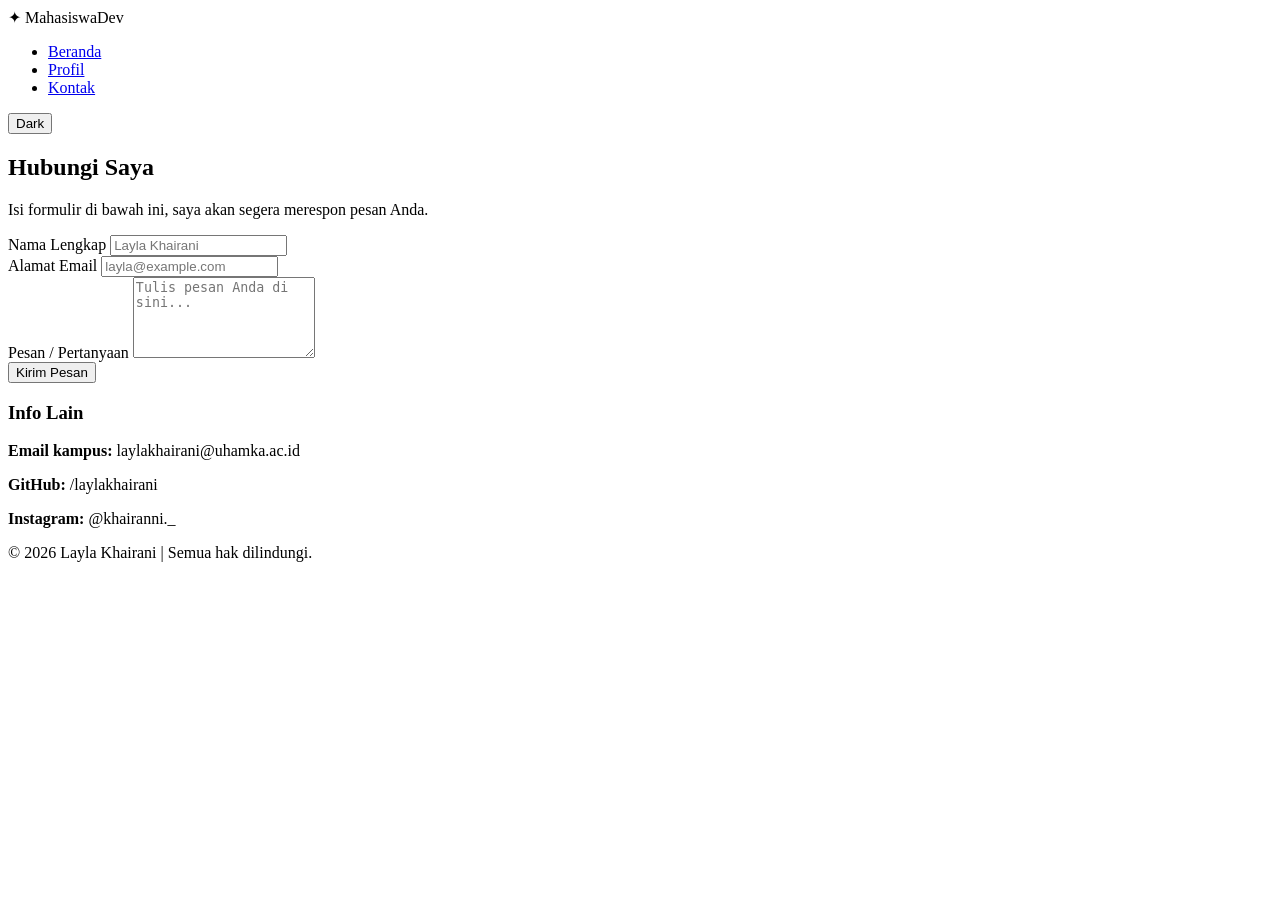
==== kontak.html @ 681b88d6 "Add files via upload" ====
<!doctype html>
<html lang="id">
  <head>
    <meta charset="UTF-8" />
    <meta name="viewport" content="width=device-width, initial-scale=1.0" />
    <title>Kontak | Portfolio Mahasiswa</title>
    <link rel="stylesheet" href="style.css" />
    <link
      href="https://fonts.googleapis.com/css2?family=Inter:opsz,wght@14..32,300;14..32,400;14..32,600;14..32,700&display=swap"
      rel="stylesheet"
    />
    <script src="script.js" defer></script>
  </head>
  <body>
    <header>
      <div class="container header-container">
        <div class="logo"><span class="logo-icon">✦</span> MahasiswaDev</div>
        <nav>
          <ul class="nav-links">
            <li><a href="index.html" class="nav-link">Beranda</a></li>
            <li><a href="profil.html" class="nav-link">Profil</a></li>
            <li><a href="kontak.html" class="nav-link active">Kontak</a></li>
          </ul>
          <button id="darkModeToggle" class="dark-toggle">Dark</button>
        </nav>
      </div>
    </header>

    <main>
      <div class="container contact-wrapper">
        <div class="glass-card contact-card">
          <h2>Hubungi Saya</h2>
          <p>
            Isi formulir di bawah ini, saya akan segera merespon pesan Anda.
          </p>
          <form id="contactForm" class="contact-form">
            <div class="form-group">
              <label for="name"
                >Nama Lengkap <span class="required"></span
              ></label>
              <input
                type="text"
                id="name"
                name="name"
                placeholder="Layla Khairani"
                autocomplete="off"
              />
              <div class="error-msg" id="nameError"></div>
            </div>
            <div class="form-group">
              <label for="email"
                >Alamat Email <span class="required"></span
              ></label>
              <input
                type="email"
                id="email"
                name="email"
                placeholder="layla@example.com"
              />
              <div class="error-msg" id="emailError"></div>
            </div>
            <div class="form-group">
              <label for="message">Pesan / Pertanyaan</label>
              <textarea
                id="message"
                name="message"
                rows="5"
                placeholder="Tulis pesan Anda di sini..."
              ></textarea>
            </div>
            <button type="submit" class="btn-primary submit-btn">
              Kirim Pesan
            </button>
          </form>
          <div id="formStatus" class="form-status"></div>
        </div>
        <div class="contact-info modern-card">
          <h3>Info Lain</h3>
          <p><strong>Email kampus:</strong> laylakhairani@uhamka.ac.id</p>
          <p><strong>GitHub:</strong> /laylakhairani</p>
          <p><strong>Instagram:</strong> @khairanni._</p>
        </div>
      </div>
    </main>

    <footer>
      <div class="container">
        <p>© 2026 Layla Khairani | Semua hak dilindungi.</p>
      </div>
    </footer>
  </body>
</html>
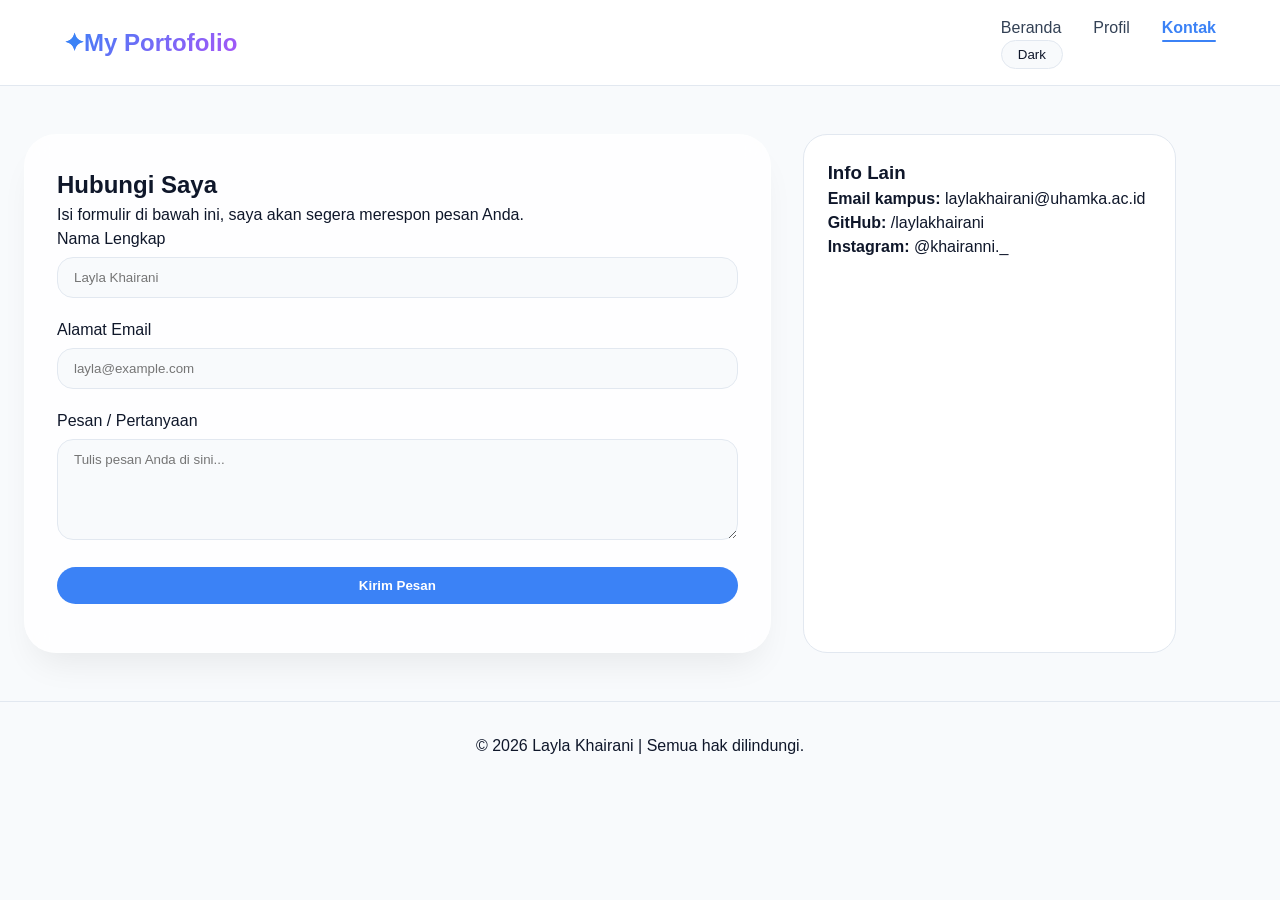
==== commit 4b69250b: "Update kontak.html" ====
--- a/kontak.html
+++ b/kontak.html
@@ -14,7 +14,7 @@
   <body>
     <header>
       <div class="container header-container">
-        <div class="logo"><span class="logo-icon">✦</span> MahasiswaDev</div>
+        <div class="logo"><span class="logo-icon">✦</span>My Portofolio</div>
         <nav>
           <ul class="nav-links">
             <li><a href="index.html" class="nav-link">Beranda</a></li>
--- a/style.css
+++ b/style.css
@@ -0,0 +1,352 @@
+/* Reset & Base */
+* {
+  margin: 0;
+  padding: 0;
+  box-sizing: border-box;
+  transition:
+    background-color 0.3s ease,
+    color 0.2s ease,
+    border-color 0.2s;
+}
+
+:root {
+  --bg-primary: #f8fafc;
+  --bg-secondary: #ffffff;
+  --text-primary: #0f172a;
+  --text-secondary: #334155;
+  --accent: #3b82f6;
+  --accent-glow: rgba(59, 130, 246, 0.3);
+  --card-bg: rgba(255, 255, 255, 0.8);
+  --border-light: #e2e8f0;
+  --shadow: 0 20px 35px -12px rgba(0, 0, 0, 0.08);
+}
+
+body.dark {
+  --bg-primary: #0f172a;
+  --bg-secondary: #1e293b;
+  --text-primary: #f1f5f9;
+  --text-secondary: #cbd5e1;
+  --card-bg: rgba(30, 41, 59, 0.85);
+  --border-light: #334155;
+  --shadow: 0 20px 35px -12px rgba(0, 0, 0, 0.3);
+}
+
+body {
+  font-family: "Inter", sans-serif;
+  background: var(--bg-primary);
+  color: var(--text-primary);
+  line-height: 1.5;
+}
+
+.container {
+  max-width: 1200px;
+  margin: 0 auto;
+  padding: 0 24px;
+}
+
+/* Header & Navbar */
+header {
+  background: var(--bg-secondary);
+  backdrop-filter: blur(10px);
+  border-bottom: 1px solid var(--border-light);
+  position: sticky;
+  top: 0;
+  z-index: 100;
+}
+
+.header-container {
+  display: flex;
+  justify-content: space-between;
+  align-items: center;
+  padding: 1rem 24px;
+  flex-wrap: wrap;
+}
+
+.logo {
+  font-weight: 700;
+  font-size: 1.5rem;
+  background: linear-gradient(135deg, var(--accent), #a855f7);
+  background-clip: text;
+  -webkit-background-clip: text;
+  color: transparent;
+}
+
+.logo-icon {
+  background: none;
+  color: var(--accent);
+}
+
+.nav-links {
+  display: flex;
+  gap: 2rem;
+  list-style: none;
+}
+
+.nav-link {
+  text-decoration: none;
+  font-weight: 500;
+  color: var(--text-secondary);
+  transition: 0.2s;
+  position: relative;
+}
+
+.nav-link:hover {
+  color: var(--accent);
+}
+
+.nav-link.active {
+  color: var(--accent);
+  font-weight: 600;
+}
+
+.nav-link.active::after {
+  content: "";
+  position: absolute;
+  bottom: -6px;
+  left: 0;
+  width: 100%;
+  height: 2px;
+  background: var(--accent);
+  border-radius: 4px;
+}
+
+.dark-toggle {
+  background: var(--bg-primary);
+  border: 1px solid var(--border-light);
+  border-radius: 40px;
+  padding: 6px 16px;
+  cursor: pointer;
+  font-weight: 500;
+  color: var(--text-primary);
+  transition: 0.2s;
+}
+
+.dark-toggle:hover {
+  background: var(--accent);
+  color: white;
+  transform: scale(0.96);
+}
+
+/* Glass Card & Modern */
+.glass-card {
+  background: var(--card-bg);
+  backdrop-filter: blur(12px);
+  border-radius: 2rem;
+  border: 1px solid rgba(255, 255, 255, 0.2);
+  box-shadow: var(--shadow);
+  padding: 2rem;
+}
+
+.modern-card {
+  background: var(--bg-secondary);
+  border-radius: 1.5rem;
+  padding: 1.5rem;
+  transition: all 0.3s ease;
+  border: 1px solid var(--border-light);
+}
+
+.modern-card:hover {
+  transform: translateY(-6px);
+  box-shadow: 0 20px 30px -12px rgba(0, 0, 0, 0.15);
+}
+
+.btn-primary {
+  background: var(--accent);
+  color: white;
+  padding: 0.7rem 1.5rem;
+  border-radius: 2rem;
+  text-decoration: none;
+  font-weight: 600;
+  display: inline-block;
+  transition: 0.2s;
+  border: none;
+  cursor: pointer;
+}
+
+.btn-primary:hover {
+  background: #2563eb;
+  transform: scale(1.02);
+  box-shadow: 0 8px 20px var(--accent-glow);
+}
+
+.btn-outline {
+  border: 1.5px solid var(--accent);
+  background: transparent;
+  color: var(--accent);
+  padding: 0.7rem 1.5rem;
+  border-radius: 2rem;
+  text-decoration: none;
+  font-weight: 600;
+  transition: 0.2s;
+}
+
+.btn-outline:hover {
+  background: var(--accent);
+  color: white;
+}
+
+/* Hero Index */
+.hero {
+  margin: 2rem 0 3rem;
+}
+
+.hero-content {
+  display: flex;
+  gap: 2rem;
+  flex-wrap: wrap;
+  align-items: center;
+}
+
+.profile-photo {
+  width: 180px;
+  height: 180px;
+  border-radius: 50%;
+  object-fit: cover;
+  border: 4px solid var(--accent);
+  box-shadow: 0 20px 30px -10px rgba(0, 0, 0, 0.2);
+}
+
+.gradient-text {
+  background: linear-gradient(135deg, var(--accent), #c084fc);
+  background-clip: text;
+  -webkit-background-clip: text;
+  color: transparent;
+}
+
+.badge {
+  background: rgba(59, 130, 246, 0.15);
+  padding: 4px 12px;
+  border-radius: 40px;
+  font-size: 0.8rem;
+  font-weight: 600;
+}
+
+.highlights {
+  display: flex;
+  gap: 1.5rem;
+  flex-wrap: wrap;
+  margin: 3rem 0;
+}
+
+/* Profil Page */
+.profile-grid {
+  display: grid;
+  grid-template-columns: 1fr 1.2fr;
+  gap: 2rem;
+  margin: 2rem 0;
+}
+
+.identity-list li {
+  display: flex;
+  justify-content: space-between;
+  padding: 0.8rem 0;
+  border-bottom: 1px solid var(--border-light);
+}
+
+.extra-description.hidden {
+  display: none;
+}
+
+.extra-description.show {
+  display: block;
+  margin-top: 1rem;
+}
+
+.btn-readmore {
+  background: none;
+  border: none;
+  color: var(--accent);
+  font-weight: 600;
+  cursor: pointer;
+  margin-top: 1rem;
+  font-size: 0.9rem;
+}
+
+.skill-bar {
+  background: var(--border-light);
+  border-radius: 12px;
+  height: 8px;
+  margin-top: 6px;
+  overflow: hidden;
+}
+
+.skill-level {
+  background: linear-gradient(90deg, var(--accent), #a855f7);
+  height: 100%;
+  border-radius: 12px;
+}
+
+/* Kontak Form */
+.contact-wrapper {
+  display: grid;
+  grid-template-columns: 2fr 1fr;
+  gap: 2rem;
+  margin: 3rem 0;
+}
+
+.form-group {
+  margin-bottom: 1.25rem;
+}
+
+label {
+  font-weight: 500;
+  display: block;
+  margin-bottom: 6px;
+}
+
+input,
+textarea {
+  width: 100%;
+  padding: 12px 16px;
+  background: var(--bg-primary);
+  border: 1px solid var(--border-light);
+  border-radius: 1rem;
+  color: var(--text-primary);
+  font-family: inherit;
+}
+
+input:focus,
+textarea:focus {
+  outline: none;
+  border-color: var(--accent);
+  box-shadow: 0 0 0 3px var(--accent-glow);
+}
+
+.error-msg {
+  color: #ef4444;
+  font-size: 0.75rem;
+  margin-top: 4px;
+}
+
+.submit-btn {
+  width: 100%;
+  background: var(--accent);
+}
+
+.form-status {
+  margin-top: 1rem;
+  text-align: center;
+}
+
+footer {
+  text-align: center;
+  padding: 2rem 0;
+  border-top: 1px solid var(--border-light);
+  margin-top: 3rem;
+}
+
+@media (max-width: 768px) {
+  .profile-grid,
+  .contact-wrapper,
+  .hero-content {
+    grid-template-columns: 1fr;
+    flex-direction: column;
+  }
+  .nav-links {
+    gap: 1rem;
+  }
+  .header-container {
+    flex-direction: column;
+    gap: 0.8rem;
+  }
+}
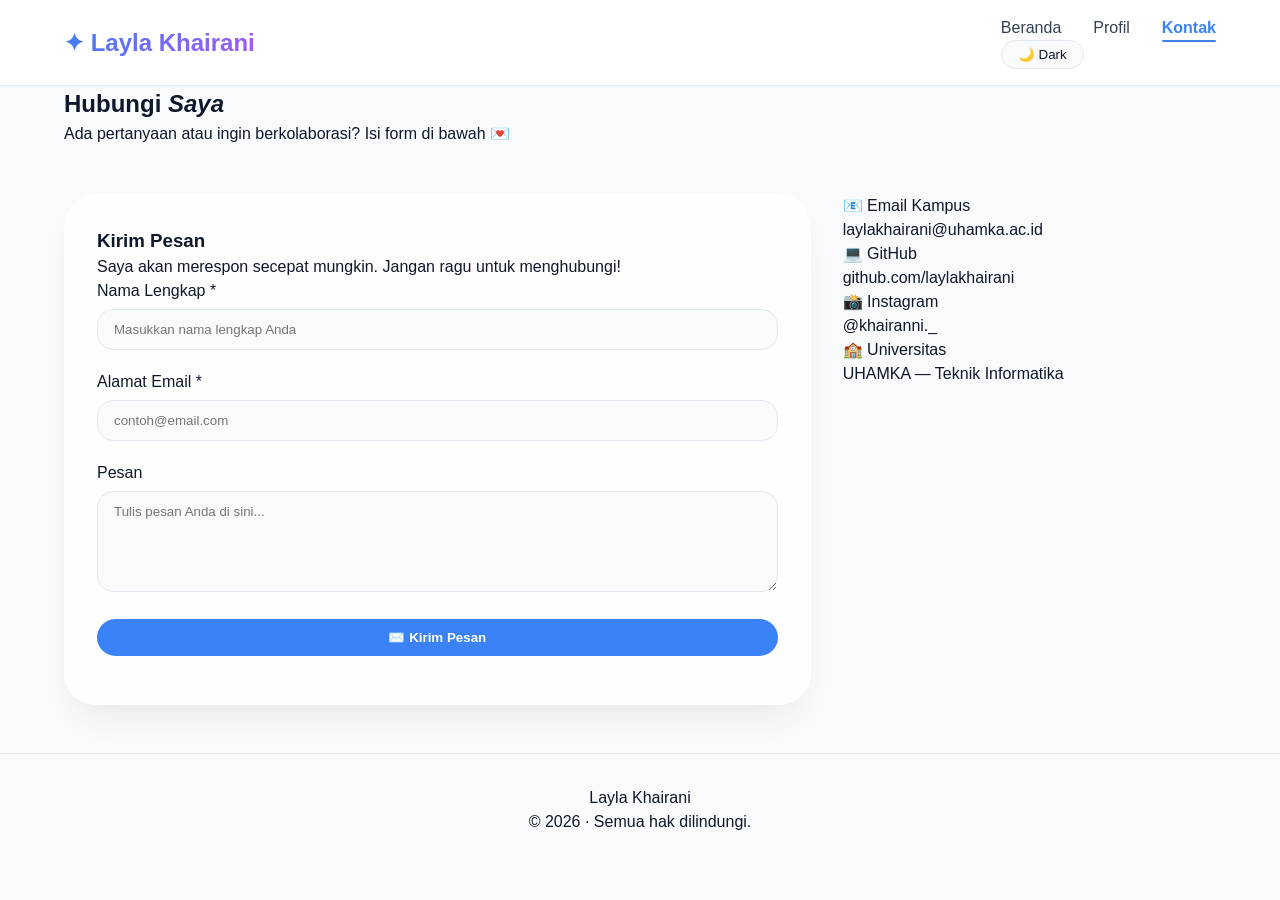
==== commit 632ed1d8: "Update kontak.html" ====
--- a/kontak.html
+++ b/kontak.html
@@ -3,90 +3,123 @@
   <head>
     <meta charset="UTF-8" />
     <meta name="viewport" content="width=device-width, initial-scale=1.0" />
-    <title>Kontak | Portfolio Mahasiswa</title>
+    <title>Kontak | Layla Khairani</title>
     <link rel="stylesheet" href="style.css" />
-    <link
-      href="https://fonts.googleapis.com/css2?family=Inter:opsz,wght@14..32,300;14..32,400;14..32,600;14..32,700&display=swap"
-      rel="stylesheet"
-    />
     <script src="script.js" defer></script>
   </head>
   <body>
+
     <header>
       <div class="container header-container">
-        <div class="logo"><span class="logo-icon">✦</span>My Portofolio</div>
+        <a href="index.html" class="logo">✦ Layla Khairani</a>
         <nav>
           <ul class="nav-links">
             <li><a href="index.html" class="nav-link">Beranda</a></li>
             <li><a href="profil.html" class="nav-link">Profil</a></li>
             <li><a href="kontak.html" class="nav-link active">Kontak</a></li>
           </ul>
-          <button id="darkModeToggle" class="dark-toggle">Dark</button>
+          <button id="darkModeToggle" class="dark-toggle">🌙 Dark</button>
         </nav>
       </div>
     </header>
 
     <main>
-      <div class="container contact-wrapper">
-        <div class="glass-card contact-card">
-          <h2>Hubungi Saya</h2>
-          <p>
-            Isi formulir di bawah ini, saya akan segera merespon pesan Anda.
-          </p>
-          <form id="contactForm" class="contact-form">
-            <div class="form-group">
-              <label for="name"
-                >Nama Lengkap <span class="required"></span
-              ></label>
-              <input
-                type="text"
-                id="name"
-                name="name"
-                placeholder="Layla Khairani"
-                autocomplete="off"
-              />
-              <div class="error-msg" id="nameError"></div>
+      <div class="container">
+
+        <div class="page-header animate animate-d1">
+          <h2 class="page-title">Hubungi <span class="grad-name" style="display:inline; font-style:italic;">Saya</span></h2>
+          <p class="page-subtitle">Ada pertanyaan atau ingin berkolaborasi? Isi form di bawah 💌</p>
+        </div>
+
+        <div class="contact-wrapper">
+
+          <!-- Form -->
+          <div class="glass-card animate animate-d2">
+            <h3 class="contact-title">Kirim Pesan</h3>
+            <p class="contact-desc">Saya akan merespon secepat mungkin. Jangan ragu untuk menghubungi!</p>
+
+            <form id="contactForm">
+
+              <div class="form-group">
+                <label for="name">Nama Lengkap <span class="req">*</span></label>
+                <input
+                  type="text"
+                  id="name"
+                  name="name"
+                  placeholder="Masukkan nama lengkap Anda"
+                  autocomplete="off"
+                />
+                <div class="error-msg" id="nameError"></div>
+              </div>
+
+              <div class="form-group">
+                <label for="email">Alamat Email <span class="req">*</span></label>
+                <input
+                  type="email"
+                  id="email"
+                  name="email"
+                  placeholder="contoh@email.com"
+                />
+                <div class="error-msg" id="emailError"></div>
+              </div>
+
+              <div class="form-group">
+                <label for="message">Pesan</label>
+                <textarea
+                  id="message"
+                  name="message"
+                  rows="5"
+                  placeholder="Tulis pesan Anda di sini..."
+                ></textarea>
+              </div>
+
+              <button type="submit" class="btn-primary submit-btn">
+                ✉️ Kirim Pesan
+              </button>
+
+            </form>
+
+            <div id="formStatus" class="form-status"></div>
+          </div>
+
+          <!-- Info -->
+          <div class="contact-info-card animate animate-d3">
+
+            <div class="info-block">
+              <div class="info-block-label">📧 Email Kampus</div>
+              <div class="info-block-val">laylakhairani@uhamka.ac.id</div>
             </div>
-            <div class="form-group">
-              <label for="email"
-                >Alamat Email <span class="required"></span
-              ></label>
-              <input
-                type="email"
-                id="email"
-                name="email"
-                placeholder="layla@example.com"
-              />
-              <div class="error-msg" id="emailError"></div>
+
+            <div class="info-block">
+              <div class="info-block-label">💻 GitHub</div>
+              <div class="info-block-val">github.com/laylakhairani</div>
             </div>
-            <div class="form-group">
-              <label for="message">Pesan / Pertanyaan</label>
-              <textarea
-                id="message"
-                name="message"
-                rows="5"
-                placeholder="Tulis pesan Anda di sini..."
-              ></textarea>
+
+            <div class="info-block">
+              <div class="info-block-label">📸 Instagram</div>
+              <div class="info-block-val">@khairanni._</div>
             </div>
-            <button type="submit" class="btn-primary submit-btn">
-              Kirim Pesan
-            </button>
-          </form>
-          <div id="formStatus" class="form-status"></div>
+
+            <div class="info-block">
+              <div class="info-block-label">🏫 Universitas</div>
+              <div class="info-block-val">UHAMKA — Teknik Informatika</div>
+            </div>
+
+          </div>
+
         </div>
-        <div class="contact-info modern-card">
-          <h3>Info Lain</h3>
-          <p><strong>Email kampus:</strong> laylakhairani@uhamka.ac.id</p>
-          <p><strong>GitHub:</strong> /laylakhairani</p>
-          <p><strong>Instagram:</strong> @khairanni._</p>
-        </div>
+
       </div>
     </main>
 
     <footer>
       <div class="container">
-        <p>© 2026 Layla Khairani | Semua hak dilindungi.</p>
+        <div class="footer-inner">
+          <span class="footer-name">Layla Khairani</span>
+          <p class="footer-copy">© 2026 · Semua hak dilindungi.</p>
+        </div>
       </div>
     </footer>
+
   </body>
 </html>
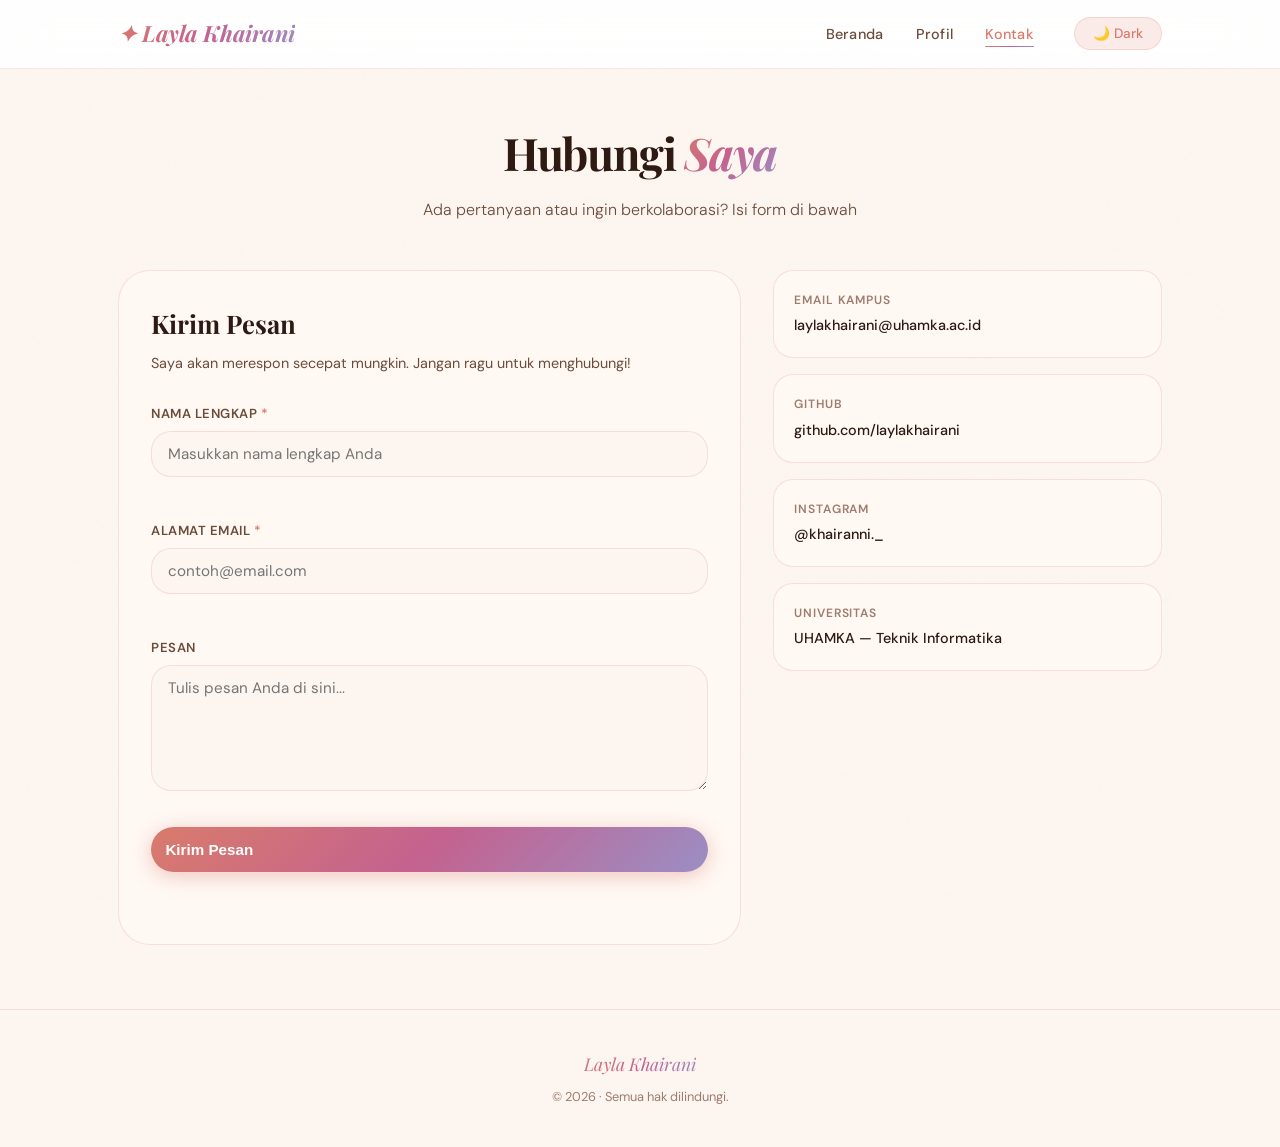
==== commit 2bf29261: "Update kontak.html" ====
--- a/kontak.html
+++ b/kontak.html
@@ -8,7 +8,6 @@
     <script src="script.js" defer></script>
   </head>
   <body>
-
     <header>
       <div class="container header-container">
         <a href="index.html" class="logo">✦ Layla Khairani</a>
@@ -25,23 +24,31 @@
 
     <main>
       <div class="container">
-
         <div class="page-header animate animate-d1">
-          <h2 class="page-title">Hubungi <span class="grad-name" style="display:inline; font-style:italic;">Saya</span></h2>
-          <p class="page-subtitle">Ada pertanyaan atau ingin berkolaborasi? Isi form di bawah 💌</p>
+          <h2 class="page-title">
+            Hubungi
+            <span class="grad-name" style="display: inline; font-style: italic"
+              >Saya</span
+            >
+          </h2>
+          <p class="page-subtitle">
+            Ada pertanyaan atau ingin berkolaborasi? Isi form di bawah
+          </p>
         </div>
 
         <div class="contact-wrapper">
-
           <!-- Form -->
           <div class="glass-card animate animate-d2">
             <h3 class="contact-title">Kirim Pesan</h3>
-            <p class="contact-desc">Saya akan merespon secepat mungkin. Jangan ragu untuk menghubungi!</p>
+            <p class="contact-desc">
+              Saya akan merespon secepat mungkin. Jangan ragu untuk menghubungi!
+            </p>
 
             <form id="contactForm">
-
               <div class="form-group">
-                <label for="name">Nama Lengkap <span class="req">*</span></label>
+                <label for="name"
+                  >Nama Lengkap <span class="req">*</span></label
+                >
                 <input
                   type="text"
                   id="name"
@@ -53,7 +60,9 @@
               </div>
 
               <div class="form-group">
-                <label for="email">Alamat Email <span class="req">*</span></label>
+                <label for="email"
+                  >Alamat Email <span class="req">*</span></label
+                >
                 <input
                   type="email"
                   id="email"
@@ -74,9 +83,8 @@
               </div>
 
               <button type="submit" class="btn-primary submit-btn">
-                ✉️ Kirim Pesan
+                Kirim Pesan
               </button>
-
             </form>
 
             <div id="formStatus" class="form-status"></div>
@@ -84,31 +92,27 @@
 
           <!-- Info -->
           <div class="contact-info-card animate animate-d3">
-
             <div class="info-block">
-              <div class="info-block-label">📧 Email Kampus</div>
+              <div class="info-block-label">Email Kampus</div>
               <div class="info-block-val">laylakhairani@uhamka.ac.id</div>
             </div>
 
             <div class="info-block">
-              <div class="info-block-label">💻 GitHub</div>
+              <div class="info-block-label">GitHub</div>
               <div class="info-block-val">github.com/laylakhairani</div>
             </div>
 
             <div class="info-block">
-              <div class="info-block-label">📸 Instagram</div>
+              <div class="info-block-label">Instagram</div>
               <div class="info-block-val">@khairanni._</div>
             </div>
 
             <div class="info-block">
-              <div class="info-block-label">🏫 Universitas</div>
+              <div class="info-block-label">Universitas</div>
               <div class="info-block-val">UHAMKA — Teknik Informatika</div>
             </div>
-
           </div>
-
         </div>
-
       </div>
     </main>
 
@@ -120,6 +124,5 @@
         </div>
       </div>
     </footer>
-
   </body>
 </html>
--- a/style.css
+++ b/style.css
@@ -1,287 +1,631 @@
-/* Reset & Base */
-* {
-  margin: 0;
-  padding: 0;
+@import url('https://fonts.googleapis.com/css2?family=Playfair+Display:ital,wght@0,400;0,600;0,700;1,400&family=DM+Sans:ital,opsz,wght@0,9..40,300;0,9..40,400;0,9..40,500;0,9..40,600;1,9..40,300&display=swap');
+
+/* ============ RESET & ROOT ============ */
+*, *::before, *::after {
+  margin: 0; padding: 0;
   box-sizing: border-box;
-  transition:
-    background-color 0.3s ease,
-    color 0.2s ease,
-    border-color 0.2s;
 }
 
 :root {
-  --bg-primary: #f8fafc;
-  --bg-secondary: #ffffff;
-  --text-primary: #0f172a;
-  --text-secondary: #334155;
-  --accent: #3b82f6;
-  --accent-glow: rgba(59, 130, 246, 0.3);
-  --card-bg: rgba(255, 255, 255, 0.8);
-  --border-light: #e2e8f0;
-  --shadow: 0 20px 35px -12px rgba(0, 0, 0, 0.08);
+  --bg: #fdf6f0;
+  --bg2: #ffffff;
+  --surface: rgba(255, 248, 244, 0.85);
+  --surface2: rgba(255, 255, 255, 0.9);
+  --text: #2d1a12;
+  --text2: #6b4c3b;
+  --text3: #9e7c6e;
+  --accent: #d97b6c;
+  --accent2: #c4628f;
+  --accent3: #9b8ec4;
+  --accent-soft: rgba(217, 123, 108, 0.15);
+  --accent-glow: rgba(217, 123, 108, 0.35);
+  --border: rgba(217, 123, 108, 0.2);
+  --border2: rgba(196, 98, 143, 0.15);
+  --shadow: 0 8px 40px -8px rgba(180, 80, 60, 0.15);
+  --shadow2: 0 20px 60px -15px rgba(180, 80, 60, 0.2);
+  --grad: linear-gradient(135deg, #d97b6c, #c4628f, #9b8ec4);
+  --grad2: linear-gradient(135deg, #fde8e2, #fce4ef, #ede8f8);
+  --font-display: 'Playfair Display', Georgia, serif;
+  --font-body: 'DM Sans', sans-serif;
+  --radius: 20px;
+  --radius2: 32px;
 }
 
 body.dark {
-  --bg-primary: #0f172a;
-  --bg-secondary: #1e293b;
-  --text-primary: #f1f5f9;
-  --text-secondary: #cbd5e1;
-  --card-bg: rgba(30, 41, 59, 0.85);
-  --border-light: #334155;
-  --shadow: 0 20px 35px -12px rgba(0, 0, 0, 0.3);
-}
+  --bg: #1a0f0d;
+  --bg2: #241510;
+  --surface: rgba(40, 22, 16, 0.9);
+  --surface2: rgba(36, 21, 16, 0.95);
+  --text: #f8ede8;
+  --text2: #d4a99a;
+  --text3: #9e7c6e;
+  --accent: #e8907f;
+  --accent2: #d47aa3;
+  --accent-soft: rgba(232, 144, 127, 0.12);
+  --border: rgba(232, 144, 127, 0.2);
+  --border2: rgba(212, 122, 163, 0.15);
+  --shadow: 0 8px 40px -8px rgba(0, 0, 0, 0.5);
+  --shadow2: 0 20px 60px -15px rgba(0, 0, 0, 0.6);
+  --grad2: linear-gradient(135deg, #3d1e18, #3a1a2a, #251d38);
+}
+
+/* ============ BASE ============ */
+html { scroll-behavior: smooth; }
 
 body {
-  font-family: "Inter", sans-serif;
-  background: var(--bg-primary);
-  color: var(--text-primary);
-  line-height: 1.5;
+  font-family: var(--font-body);
+  background: var(--bg);
+  color: var(--text);
+  line-height: 1.6;
+  transition: background 0.4s ease, color 0.3s ease;
+  overflow-x: hidden;
 }
 
 .container {
-  max-width: 1200px;
+  max-width: 1100px;
   margin: 0 auto;
-  padding: 0 24px;
-}
-
-/* Header & Navbar */
+  padding: 0 28px;
+}
+
+/* Noise texture overlay */
+body::before {
+  content: '';
+  position: fixed; inset: 0;
+  background-image: url("data:image/svg+xml,%3Csvg viewBox='0 0 256 256' xmlns='http://www.w3.org/2000/svg'%3E%3Cfilter id='n'%3E%3CfeTurbulence type='fractalNoise' baseFrequency='0.9' numOctaves='4' stitchTiles='stitch'/%3E%3C/filter%3E%3Crect width='100%25' height='100%25' filter='url(%23n)' opacity='0.025'/%3E%3C/svg%3E");
+  pointer-events: none;
+  z-index: 0;
+  opacity: 0.4;
+}
+
+/* ============ HEADER ============ */
 header {
-  background: var(--bg-secondary);
-  backdrop-filter: blur(10px);
-  border-bottom: 1px solid var(--border-light);
-  position: sticky;
-  top: 0;
-  z-index: 100;
+  position: sticky; top: 0; z-index: 100;
+  background: var(--surface2);
+  backdrop-filter: blur(20px) saturate(1.5);
+  -webkit-backdrop-filter: blur(20px) saturate(1.5);
+  border-bottom: 1px solid var(--border);
+  transition: background 0.4s ease;
 }
 
 .header-container {
   display: flex;
   justify-content: space-between;
   align-items: center;
-  padding: 1rem 24px;
+  padding: 1rem 28px;
+  gap: 1rem;
   flex-wrap: wrap;
 }
 
 .logo {
+  font-family: var(--font-display);
+  font-size: 1.4rem;
   font-weight: 700;
-  font-size: 1.5rem;
-  background: linear-gradient(135deg, var(--accent), #a855f7);
+  font-style: italic;
+  background: var(--grad);
   background-clip: text;
   -webkit-background-clip: text;
   color: transparent;
-}
-
-.logo-icon {
-  background: none;
-  color: var(--accent);
+  letter-spacing: -0.02em;
+  text-decoration: none;
+}
+
+nav {
+  display: flex;
+  align-items: center;
+  gap: 2.5rem;
 }
 
 .nav-links {
   display: flex;
   gap: 2rem;
   list-style: none;
+  align-items: center;
 }
 
 .nav-link {
   text-decoration: none;
+  font-size: 0.9rem;
   font-weight: 500;
-  color: var(--text-secondary);
-  transition: 0.2s;
+  color: var(--text2);
+  letter-spacing: 0.02em;
   position: relative;
-}
-
-.nav-link:hover {
-  color: var(--accent);
-}
-
+  padding-bottom: 2px;
+  transition: color 0.2s ease;
+}
+
+.nav-link::after {
+  content: '';
+  position: absolute;
+  bottom: -2px; left: 0;
+  width: 0; height: 1.5px;
+  background: var(--grad);
+  border-radius: 4px;
+  transition: width 0.3s ease;
+}
+
+.nav-link:hover,
 .nav-link.active {
   color: var(--accent);
-  font-weight: 600;
-}
-
+}
+
+.nav-link:hover::after,
 .nav-link.active::after {
-  content: "";
-  position: absolute;
-  bottom: -6px;
-  left: 0;
   width: 100%;
-  height: 2px;
-  background: var(--accent);
-  border-radius: 4px;
 }
 
 .dark-toggle {
-  background: var(--bg-primary);
-  border: 1px solid var(--border-light);
+  background: var(--accent-soft);
+  border: 1px solid var(--border);
   border-radius: 40px;
-  padding: 6px 16px;
+  padding: 7px 18px;
   cursor: pointer;
+  font-family: var(--font-body);
+  font-size: 0.85rem;
   font-weight: 500;
-  color: var(--text-primary);
-  transition: 0.2s;
+  color: var(--accent);
+  transition: all 0.25s ease;
+  white-space: nowrap;
 }
 
 .dark-toggle:hover {
   background: var(--accent);
   color: white;
-  transform: scale(0.96);
-}
-
-/* Glass Card & Modern */
-.glass-card {
-  background: var(--card-bg);
-  backdrop-filter: blur(12px);
-  border-radius: 2rem;
-  border: 1px solid rgba(255, 255, 255, 0.2);
-  box-shadow: var(--shadow);
-  padding: 2rem;
-}
-
-.modern-card {
-  background: var(--bg-secondary);
-  border-radius: 1.5rem;
-  padding: 1.5rem;
-  transition: all 0.3s ease;
-  border: 1px solid var(--border-light);
-}
-
-.modern-card:hover {
-  transform: translateY(-6px);
-  box-shadow: 0 20px 30px -12px rgba(0, 0, 0, 0.15);
-}
-
-.btn-primary {
-  background: var(--accent);
-  color: white;
-  padding: 0.7rem 1.5rem;
-  border-radius: 2rem;
-  text-decoration: none;
-  font-weight: 600;
-  display: inline-block;
-  transition: 0.2s;
-  border: none;
-  cursor: pointer;
-}
-
-.btn-primary:hover {
-  background: #2563eb;
-  transform: scale(1.02);
-  box-shadow: 0 8px 20px var(--accent-glow);
-}
-
-.btn-outline {
-  border: 1.5px solid var(--accent);
-  background: transparent;
-  color: var(--accent);
-  padding: 0.7rem 1.5rem;
-  border-radius: 2rem;
-  text-decoration: none;
-  font-weight: 600;
-  transition: 0.2s;
-}
-
-.btn-outline:hover {
-  background: var(--accent);
-  color: white;
-}
-
-/* Hero Index */
+  transform: scale(0.97);
+}
+
+/* ============ HERO (INDEX) ============ */
 .hero {
-  margin: 2rem 0 3rem;
-}
-
-.hero-content {
-  display: flex;
-  gap: 2rem;
-  flex-wrap: wrap;
-  align-items: center;
+  padding: 4rem 0 2rem;
+  position: relative;
+}
+
+.hero-bg-deco {
+  position: absolute;
+  inset: 0;
+  overflow: hidden;
+  pointer-events: none;
+  z-index: -1;
+}
+
+.hero-bg-deco::before {
+  content: '';
+  position: absolute;
+  top: -100px; right: -100px;
+  width: 600px; height: 600px;
+  background: radial-gradient(circle, rgba(217,123,108,0.12) 0%, transparent 70%);
+  border-radius: 50%;
+  animation: float 8s ease-in-out infinite;
+}
+
+.hero-bg-deco::after {
+  content: '';
+  position: absolute;
+  bottom: -60px; left: -60px;
+  width: 400px; height: 400px;
+  background: radial-gradient(circle, rgba(155,142,196,0.1) 0%, transparent 70%);
+  border-radius: 50%;
+  animation: float 10s ease-in-out infinite reverse;
+}
+
+@keyframes float {
+  0%, 100% { transform: translateY(0) scale(1); }
+  50% { transform: translateY(-20px) scale(1.03); }
+}
+
+.hero-inner {
+  display: grid;
+  grid-template-columns: auto 1fr;
+  gap: 3.5rem;
+  align-items: center;
+}
+
+/* Photo frame */
+.photo-frame {
+  position: relative;
+  flex-shrink: 0;
+}
+
+.photo-frame::before {
+  content: '';
+  position: absolute;
+  inset: -8px;
+  border-radius: 50%;
+  background: var(--grad);
+  z-index: -1;
+  opacity: 0.6;
+  filter: blur(12px);
+  animation: pulse-glow 4s ease-in-out infinite;
+}
+
+@keyframes pulse-glow {
+  0%, 100% { opacity: 0.4; transform: scale(1); }
+  50% { opacity: 0.8; transform: scale(1.05); }
+}
+
+.photo-frame::after {
+  content: '';
+  position: absolute;
+  inset: -3px;
+  border-radius: 50%;
+  background: var(--grad);
+  z-index: -1;
 }
 
 .profile-photo {
-  width: 180px;
-  height: 180px;
+  width: 200px; height: 200px;
   border-radius: 50%;
   object-fit: cover;
-  border: 4px solid var(--accent);
-  box-shadow: 0 20px 30px -10px rgba(0, 0, 0, 0.2);
-}
-
-.gradient-text {
-  background: linear-gradient(135deg, var(--accent), #c084fc);
+  object-position: top;
+  border: 4px solid var(--bg2);
+  display: block;
+  position: relative;
+}
+
+.hero-text {
+  max-width: 560px;
+}
+
+.hero-eyebrow {
+  display: inline-flex;
+  align-items: center;
+  gap: 8px;
+  font-size: 0.78rem;
+  font-weight: 600;
+  letter-spacing: 0.12em;
+  text-transform: uppercase;
+  color: var(--accent);
+  background: var(--accent-soft);
+  padding: 5px 14px;
+  border-radius: 40px;
+  margin-bottom: 1.2rem;
+  border: 1px solid var(--border);
+}
+
+.hero-eyebrow span { font-size: 0.9rem; }
+
+h1.hero-title {
+  font-family: var(--font-display);
+  font-size: clamp(2.2rem, 5vw, 3.2rem);
+  font-weight: 700;
+  line-height: 1.1;
+  margin-bottom: 1.2rem;
+  letter-spacing: -0.03em;
+}
+
+.grad-name {
+  background: var(--grad);
   background-clip: text;
   -webkit-background-clip: text;
   color: transparent;
-}
-
-.badge {
-  background: rgba(59, 130, 246, 0.15);
-  padding: 4px 12px;
+  display: block;
+}
+
+.hero-desc {
+  font-size: 1.05rem;
+  color: var(--text2);
+  line-height: 1.75;
+  margin-bottom: 2rem;
+  font-weight: 300;
+}
+
+.hero-cta {
+  display: flex;
+  gap: 1rem;
+  flex-wrap: wrap;
+}
+
+/* ============ BUTTONS ============ */
+.btn-primary {
+  background: var(--grad);
+  color: white;
+  padding: 0.8rem 2rem;
   border-radius: 40px;
-  font-size: 0.8rem;
+  text-decoration: none;
+  font-size: 0.9rem;
   font-weight: 600;
-}
-
+  border: none;
+  cursor: pointer;
+  display: inline-flex;
+  align-items: center;
+  gap: 6px;
+  transition: all 0.3s ease;
+  box-shadow: 0 4px 20px rgba(217, 123, 108, 0.4);
+}
+
+.btn-primary:hover {
+  transform: translateY(-2px);
+  box-shadow: 0 8px 30px rgba(217, 123, 108, 0.5);
+}
+
+.btn-outline {
+  background: transparent;
+  color: var(--accent);
+  padding: 0.8rem 2rem;
+  border-radius: 40px;
+  text-decoration: none;
+  font-size: 0.9rem;
+  font-weight: 600;
+  border: 1.5px solid var(--border);
+  transition: all 0.3s ease;
+  display: inline-flex;
+  align-items: center;
+  gap: 6px;
+}
+
+.btn-outline:hover {
+  background: var(--accent-soft);
+  border-color: var(--accent);
+  transform: translateY(-2px);
+}
+
+/* ============ HIGHLIGHT CARDS ============ */
 .highlights {
-  display: flex;
-  gap: 1.5rem;
-  flex-wrap: wrap;
-  margin: 3rem 0;
-}
-
-/* Profil Page */
-.profile-grid {
   display: grid;
-  grid-template-columns: 1fr 1.2fr;
+  grid-template-columns: repeat(3, 1fr);
+  gap: 1.25rem;
+  margin: 3.5rem 0 4rem;
+}
+
+.hi-card {
+  background: var(--surface);
+  border: 1px solid var(--border);
+  border-radius: var(--radius);
+  padding: 1.5rem;
+  transition: all 0.35s ease;
+  position: relative;
+  overflow: hidden;
+}
+
+.hi-card::before {
+  content: '';
+  position: absolute;
+  top: 0; left: 0;
+  width: 100%; height: 3px;
+  background: var(--grad);
+  opacity: 0;
+  transition: opacity 0.3s ease;
+}
+
+.hi-card:hover {
+  transform: translateY(-6px);
+  box-shadow: var(--shadow2);
+  border-color: var(--accent);
+}
+
+.hi-card:hover::before { opacity: 1; }
+
+.hi-card-icon {
+  font-size: 1.8rem;
+  margin-bottom: 0.75rem;
+  display: block;
+}
+
+.hi-card h3 {
+  font-family: var(--font-display);
+  font-size: 1.05rem;
+  font-weight: 600;
+  margin-bottom: 0.4rem;
+  color: var(--text);
+}
+
+.hi-card p {
+  font-size: 0.875rem;
+  color: var(--text2);
+  line-height: 1.6;
+}
+
+/* ============ PROFIL PAGE ============ */
+.page-header {
+  padding: 3rem 0 1rem;
+  text-align: center;
+}
+
+.page-title {
+  font-family: var(--font-display);
+  font-size: clamp(2rem, 4vw, 2.8rem);
+  font-weight: 700;
+  letter-spacing: -0.03em;
+  margin-bottom: 0.5rem;
+}
+
+.page-subtitle {
+  font-size: 1rem;
+  color: var(--text2);
+  font-weight: 300;
+}
+
+.profil-grid {
+  display: grid;
+  grid-template-columns: 1fr 1.4fr;
   gap: 2rem;
   margin: 2rem 0;
 }
 
+.glass-card {
+  background: var(--surface);
+  backdrop-filter: blur(16px);
+  -webkit-backdrop-filter: blur(16px);
+  border: 1px solid var(--border);
+  border-radius: var(--radius2);
+  padding: 2rem;
+  transition: all 0.3s ease;
+}
+
+.glass-card:hover {
+  box-shadow: var(--shadow);
+}
+
+.card-title {
+  font-family: var(--font-display);
+  font-size: 1.3rem;
+  font-weight: 600;
+  margin-bottom: 1.5rem;
+  display: flex;
+  align-items: center;
+  gap: 8px;
+}
+
+.card-title::before {
+  content: '';
+  width: 4px; height: 20px;
+  background: var(--grad);
+  border-radius: 4px;
+  display: inline-block;
+}
+
+.identity-list {
+  list-style: none;
+}
+
 .identity-list li {
   display: flex;
   justify-content: space-between;
-  padding: 0.8rem 0;
-  border-bottom: 1px solid var(--border-light);
-}
-
-.extra-description.hidden {
-  display: none;
-}
-
-.extra-description.show {
-  display: block;
+  align-items: center;
+  padding: 0.85rem 0;
+  border-bottom: 1px solid var(--border);
+  gap: 1rem;
+  font-size: 0.9rem;
+}
+
+.identity-list li:last-child { border-bottom: none; }
+
+.identity-list .label {
+  color: var(--text3);
+  font-weight: 500;
+  font-size: 0.8rem;
+  letter-spacing: 0.04em;
+  text-transform: uppercase;
+  flex-shrink: 0;
+}
+
+.identity-list .val {
+  font-weight: 600;
+  color: var(--text);
+  text-align: right;
+}
+
+/* Hobi & Cita badges */
+.badges-section { margin-top: 1.5rem; }
+.badges-section h4 {
+  font-size: 0.78rem;
+  font-weight: 600;
+  letter-spacing: 0.08em;
+  text-transform: uppercase;
+  color: var(--text3);
+  margin-bottom: 0.6rem;
+}
+.badge-row { display: flex; flex-wrap: wrap; gap: 8px; margin-bottom: 1.2rem; }
+.badge-item {
+  background: var(--accent-soft);
+  color: var(--accent);
+  font-size: 0.78rem;
+  font-weight: 500;
+  padding: 5px 12px;
+  border-radius: 40px;
+  border: 1px solid var(--border);
+}
+
+/* Description card */
+.desc-short {
+  font-size: 0.95rem;
+  color: var(--text2);
+  line-height: 1.8;
+  font-weight: 300;
+}
+
+.desc-more {
+  font-size: 0.95rem;
+  color: var(--text2);
+  line-height: 1.8;
+  font-weight: 300;
   margin-top: 1rem;
+  max-height: 0;
+  overflow: hidden;
+  transition: max-height 0.5s ease, opacity 0.4s ease;
+  opacity: 0;
+}
+
+.desc-more.show {
+  max-height: 300px;
+  opacity: 1;
 }
 
 .btn-readmore {
   background: none;
-  border: none;
+  border: 1px solid var(--border);
   color: var(--accent);
-  font-weight: 600;
+  padding: 7px 18px;
+  border-radius: 40px;
+  font-family: var(--font-body);
+  font-size: 0.85rem;
+  font-weight: 500;
   cursor: pointer;
-  margin-top: 1rem;
-  font-size: 0.9rem;
-}
+  margin-top: 1.25rem;
+  display: inline-flex;
+  align-items: center;
+  gap: 6px;
+  transition: all 0.25s ease;
+}
+
+.btn-readmore:hover {
+  background: var(--accent-soft);
+  transform: translateY(-1px);
+}
+
+/* Skills */
+.skills-section {
+  margin: 2rem 0 4rem;
+}
+
+.skill-item {
+  margin-bottom: 1.2rem;
+}
+
+.skill-header {
+  display: flex;
+  justify-content: space-between;
+  font-size: 0.875rem;
+  font-weight: 500;
+  color: var(--text2);
+  margin-bottom: 8px;
+}
+
+.skill-pct { color: var(--accent); font-weight: 600; }
 
 .skill-bar {
-  background: var(--border-light);
+  height: 6px;
+  background: var(--border);
   border-radius: 12px;
-  height: 8px;
-  margin-top: 6px;
   overflow: hidden;
 }
 
-.skill-level {
-  background: linear-gradient(90deg, var(--accent), #a855f7);
+.skill-fill {
   height: 100%;
+  background: var(--grad);
   border-radius: 12px;
-}
-
-/* Kontak Form */
+  width: 0;
+  transition: width 1.2s cubic-bezier(0.4, 0, 0.2, 1);
+}
+
+/* ============ KONTAK PAGE ============ */
 .contact-wrapper {
   display: grid;
-  grid-template-columns: 2fr 1fr;
+  grid-template-columns: 1.6fr 1fr;
   gap: 2rem;
-  margin: 3rem 0;
+  margin: 2rem 0 4rem;
+}
+
+.contact-title {
+  font-family: var(--font-display);
+  font-size: 1.6rem;
+  font-weight: 700;
+  margin-bottom: 0.5rem;
+}
+
+.contact-desc {
+  font-size: 0.9rem;
+  color: var(--text2);
+  margin-bottom: 1.75rem;
 }
 
 .form-group {
@@ -289,64 +633,175 @@
 }
 
 label {
-  font-weight: 500;
   display: block;
-  margin-bottom: 6px;
-}
-
-input,
-textarea {
+  font-size: 0.82rem;
+  font-weight: 600;
+  color: var(--text2);
+  letter-spacing: 0.04em;
+  text-transform: uppercase;
+  margin-bottom: 7px;
+}
+
+label .req { color: var(--accent); }
+
+input, textarea {
   width: 100%;
   padding: 12px 16px;
-  background: var(--bg-primary);
-  border: 1px solid var(--border-light);
-  border-radius: 1rem;
-  color: var(--text-primary);
-  font-family: inherit;
-}
-
-input:focus,
-textarea:focus {
+  background: var(--bg);
+  border: 1.5px solid var(--border);
+  border-radius: var(--radius);
+  color: var(--text);
+  font-family: var(--font-body);
+  font-size: 0.95rem;
+  transition: all 0.25s ease;
   outline: none;
+  appearance: none;
+}
+
+input:focus, textarea:focus {
   border-color: var(--accent);
-  box-shadow: 0 0 0 3px var(--accent-glow);
+  box-shadow: 0 0 0 3px var(--accent-soft);
+  background: var(--bg2);
+}
+
+input.error, textarea.error {
+  border-color: #e05c5c;
+  box-shadow: 0 0 0 3px rgba(224, 92, 92, 0.15);
 }
 
 .error-msg {
-  color: #ef4444;
-  font-size: 0.75rem;
-  margin-top: 4px;
+  font-size: 0.78rem;
+  color: #e05c5c;
+  margin-top: 5px;
+  min-height: 18px;
+  display: flex;
+  align-items: center;
+  gap: 4px;
 }
 
 .submit-btn {
   width: 100%;
-  background: var(--accent);
+  padding: 0.9rem;
+  margin-top: 0.5rem;
+  font-size: 0.95rem;
 }
 
 .form-status {
   margin-top: 1rem;
   text-align: center;
-}
-
+  font-size: 0.88rem;
+  min-height: 24px;
+}
+
+.status-ok { color: #4caf87; }
+.status-err { color: #e05c5c; }
+
+/* Contact info card */
+.contact-info-card {
+  display: flex;
+  flex-direction: column;
+  gap: 1rem;
+}
+
+.info-block {
+  background: var(--surface);
+  border: 1px solid var(--border);
+  border-radius: var(--radius);
+  padding: 1.25rem;
+  transition: all 0.3s ease;
+}
+
+.info-block:hover {
+  transform: translateX(4px);
+  border-color: var(--accent);
+}
+
+.info-block-label {
+  font-size: 0.75rem;
+  font-weight: 600;
+  letter-spacing: 0.08em;
+  text-transform: uppercase;
+  color: var(--text3);
+  margin-bottom: 4px;
+}
+
+.info-block-val {
+  font-size: 0.9rem;
+  color: var(--text);
+  font-weight: 500;
+}
+
+/* ============ FOOTER ============ */
 footer {
+  border-top: 1px solid var(--border);
+  padding: 2.5rem 0;
   text-align: center;
-  padding: 2rem 0;
-  border-top: 1px solid var(--border-light);
-  margin-top: 3rem;
-}
-
+}
+
+.footer-inner {
+  display: flex;
+  flex-direction: column;
+  align-items: center;
+  gap: 0.5rem;
+}
+
+.footer-name {
+  font-family: var(--font-display);
+  font-size: 1.1rem;
+  font-style: italic;
+  background: var(--grad);
+  background-clip: text;
+  -webkit-background-clip: text;
+  color: transparent;
+}
+
+.footer-copy {
+  font-size: 0.8rem;
+  color: var(--text3);
+}
+
+/* ============ ANIMATIONS ============ */
+@keyframes fadeUp {
+  from { opacity: 0; transform: translateY(24px); }
+  to   { opacity: 1; transform: translateY(0); }
+}
+
+.animate {
+  animation: fadeUp 0.65s ease both;
+}
+
+.animate-d1 { animation-delay: 0.1s; }
+.animate-d2 { animation-delay: 0.2s; }
+.animate-d3 { animation-delay: 0.3s; }
+.animate-d4 { animation-delay: 0.45s; }
+.animate-d5 { animation-delay: 0.6s; }
+
+/* ============ RESPONSIVE ============ */
 @media (max-width: 768px) {
-  .profile-grid,
-  .contact-wrapper,
-  .hero-content {
+  .hero-inner {
     grid-template-columns: 1fr;
-    flex-direction: column;
+    text-align: center;
+    gap: 2rem;
+    justify-items: center;
   }
-  .nav-links {
-    gap: 1rem;
+
+  .hero-cta { justify-content: center; }
+
+  .highlights {
+    grid-template-columns: 1fr;
   }
+
+  .profil-grid,
+  .contact-wrapper {
+    grid-template-columns: 1fr;
+  }
+
   .header-container {
     flex-direction: column;
-    gap: 0.8rem;
+    gap: 0.75rem;
   }
-}
+
+  nav { flex-direction: column; gap: 0.75rem; }
+
+  .profile-photo { width: 160px; height: 160px; }
+}
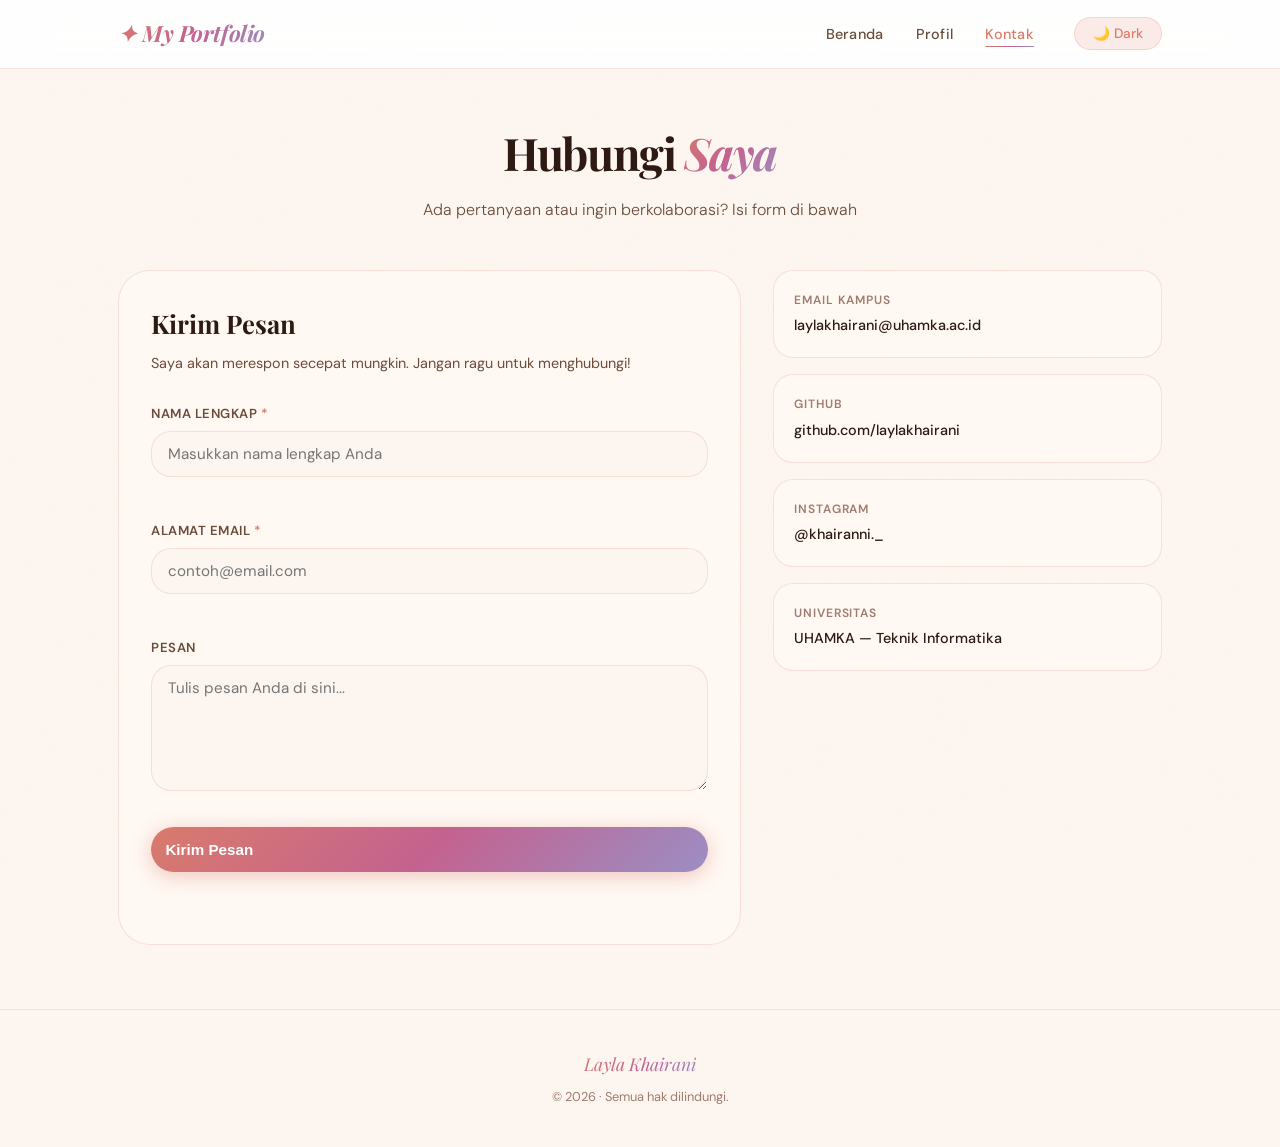
==== commit f1b335d2: "Update kontak.html" ====
--- a/kontak.html
+++ b/kontak.html
@@ -10,7 +10,7 @@
   <body>
     <header>
       <div class="container header-container">
-        <a href="index.html" class="logo">✦ Layla Khairani</a>
+        <a href="index.html" class="logo">✦ My Portfolio</a>
         <nav>
           <ul class="nav-links">
             <li><a href="index.html" class="nav-link">Beranda</a></li>
--- a/style.css
+++ b/style.css
@@ -1,8 +1,11 @@
-@import url('https://fonts.googleapis.com/css2?family=Playfair+Display:ital,wght@0,400;0,600;0,700;1,400&family=DM+Sans:ital,opsz,wght@0,9..40,300;0,9..40,400;0,9..40,500;0,9..40,600;1,9..40,300&display=swap');
+@import url("https://fonts.googleapis.com/css2?family=Playfair+Display:ital,wght@0,400;0,600;0,700;1,400&family=DM+Sans:ital,opsz,wght@0,9..40,300;0,9..40,400;0,9..40,500;0,9..40,600;1,9..40,300&display=swap");
 
 /* ============ RESET & ROOT ============ */
-*, *::before, *::after {
-  margin: 0; padding: 0;
+*,
+*::before,
+*::after {
+  margin: 0;
+  padding: 0;
   box-sizing: border-box;
 }
 
@@ -25,8 +28,8 @@
   --shadow2: 0 20px 60px -15px rgba(180, 80, 60, 0.2);
   --grad: linear-gradient(135deg, #d97b6c, #c4628f, #9b8ec4);
   --grad2: linear-gradient(135deg, #fde8e2, #fce4ef, #ede8f8);
-  --font-display: 'Playfair Display', Georgia, serif;
-  --font-body: 'DM Sans', sans-serif;
+  --font-display: "Playfair Display", Georgia, serif;
+  --font-body: "DM Sans", sans-serif;
   --radius: 20px;
   --radius2: 32px;
 }
@@ -50,14 +53,18 @@
 }
 
 /* ============ BASE ============ */
-html { scroll-behavior: smooth; }
+html {
+  scroll-behavior: smooth;
+}
 
 body {
   font-family: var(--font-body);
   background: var(--bg);
   color: var(--text);
   line-height: 1.6;
-  transition: background 0.4s ease, color 0.3s ease;
+  transition:
+    background 0.4s ease,
+    color 0.3s ease;
   overflow-x: hidden;
 }
 
@@ -69,8 +76,9 @@
 
 /* Noise texture overlay */
 body::before {
-  content: '';
-  position: fixed; inset: 0;
+  content: "";
+  position: fixed;
+  inset: 0;
   background-image: url("data:image/svg+xml,%3Csvg viewBox='0 0 256 256' xmlns='http://www.w3.org/2000/svg'%3E%3Cfilter id='n'%3E%3CfeTurbulence type='fractalNoise' baseFrequency='0.9' numOctaves='4' stitchTiles='stitch'/%3E%3C/filter%3E%3Crect width='100%25' height='100%25' filter='url(%23n)' opacity='0.025'/%3E%3C/svg%3E");
   pointer-events: none;
   z-index: 0;
@@ -79,7 +87,9 @@
 
 /* ============ HEADER ============ */
 header {
-  position: sticky; top: 0; z-index: 100;
+  position: sticky;
+  top: 0;
+  z-index: 100;
   background: var(--surface2);
   backdrop-filter: blur(20px) saturate(1.5);
   -webkit-backdrop-filter: blur(20px) saturate(1.5);
@@ -134,10 +144,12 @@
 }
 
 .nav-link::after {
-  content: '';
+  content: "";
   position: absolute;
-  bottom: -2px; left: 0;
-  width: 0; height: 1.5px;
+  bottom: -2px;
+  left: 0;
+  width: 0;
+  height: 1.5px;
   background: var(--grad);
   border-radius: 4px;
   transition: width 0.3s ease;
@@ -188,28 +200,45 @@
 }
 
 .hero-bg-deco::before {
-  content: '';
+  content: "";
   position: absolute;
-  top: -100px; right: -100px;
-  width: 600px; height: 600px;
-  background: radial-gradient(circle, rgba(217,123,108,0.12) 0%, transparent 70%);
+  top: -100px;
+  right: -100px;
+  width: 600px;
+  height: 600px;
+  background: radial-gradient(
+    circle,
+    rgba(217, 123, 108, 0.12) 0%,
+    transparent 70%
+  );
   border-radius: 50%;
   animation: float 8s ease-in-out infinite;
 }
 
 .hero-bg-deco::after {
-  content: '';
+  content: "";
   position: absolute;
-  bottom: -60px; left: -60px;
-  width: 400px; height: 400px;
-  background: radial-gradient(circle, rgba(155,142,196,0.1) 0%, transparent 70%);
+  bottom: -60px;
+  left: -60px;
+  width: 400px;
+  height: 400px;
+  background: radial-gradient(
+    circle,
+    rgba(155, 142, 196, 0.1) 0%,
+    transparent 70%
+  );
   border-radius: 50%;
   animation: float 10s ease-in-out infinite reverse;
 }
 
 @keyframes float {
-  0%, 100% { transform: translateY(0) scale(1); }
-  50% { transform: translateY(-20px) scale(1.03); }
+  0%,
+  100% {
+    transform: translateY(0) scale(1);
+  }
+  50% {
+    transform: translateY(-20px) scale(1.03);
+  }
 }
 
 .hero-inner {
@@ -226,7 +255,7 @@
 }
 
 .photo-frame::before {
-  content: '';
+  content: "";
   position: absolute;
   inset: -8px;
   border-radius: 50%;
@@ -238,12 +267,19 @@
 }
 
 @keyframes pulse-glow {
-  0%, 100% { opacity: 0.4; transform: scale(1); }
-  50% { opacity: 0.8; transform: scale(1.05); }
+  0%,
+  100% {
+    opacity: 0.4;
+    transform: scale(1);
+  }
+  50% {
+    opacity: 0.8;
+    transform: scale(1.05);
+  }
 }
 
 .photo-frame::after {
-  content: '';
+  content: "";
   position: absolute;
   inset: -3px;
   border-radius: 50%;
@@ -252,13 +288,13 @@
 }
 
 .profile-photo {
-  width: 200px; height: 200px;
+  width: 180px;
+  height: 180px;
   border-radius: 50%;
   object-fit: cover;
-  object-position: top;
-  border: 4px solid var(--bg2);
-  display: block;
-  position: relative;
+  object-position: center; /* ← tambah baris ini */
+  border: 4px solid var(--accent);
+  box-shadow: 0 20px 30px -10px rgba(0, 0, 0, 0.2);
 }
 
 .hero-text {
@@ -281,7 +317,9 @@
   border: 1px solid var(--border);
 }
 
-.hero-eyebrow span { font-size: 0.9rem; }
+.hero-eyebrow span {
+  font-size: 0.9rem;
+}
 
 h1.hero-title {
   font-family: var(--font-display);
@@ -377,10 +415,12 @@
 }
 
 .hi-card::before {
-  content: '';
+  content: "";
   position: absolute;
-  top: 0; left: 0;
-  width: 100%; height: 3px;
+  top: 0;
+  left: 0;
+  width: 100%;
+  height: 3px;
   background: var(--grad);
   opacity: 0;
   transition: opacity 0.3s ease;
@@ -392,7 +432,9 @@
   border-color: var(--accent);
 }
 
-.hi-card:hover::before { opacity: 1; }
+.hi-card:hover::before {
+  opacity: 1;
+}
 
 .hi-card-icon {
   font-size: 1.8rem;
@@ -466,8 +508,9 @@
 }
 
 .card-title::before {
-  content: '';
-  width: 4px; height: 20px;
+  content: "";
+  width: 4px;
+  height: 20px;
   background: var(--grad);
   border-radius: 4px;
   display: inline-block;
@@ -487,7 +530,9 @@
   font-size: 0.9rem;
 }
 
-.identity-list li:last-child { border-bottom: none; }
+.identity-list li:last-child {
+  border-bottom: none;
+}
 
 .identity-list .label {
   color: var(--text3);
@@ -505,7 +550,9 @@
 }
 
 /* Hobi & Cita badges */
-.badges-section { margin-top: 1.5rem; }
+.badges-section {
+  margin-top: 1.5rem;
+}
 .badges-section h4 {
   font-size: 0.78rem;
   font-weight: 600;
@@ -514,7 +561,12 @@
   color: var(--text3);
   margin-bottom: 0.6rem;
 }
-.badge-row { display: flex; flex-wrap: wrap; gap: 8px; margin-bottom: 1.2rem; }
+.badge-row {
+  display: flex;
+  flex-wrap: wrap;
+  gap: 8px;
+  margin-bottom: 1.2rem;
+}
 .badge-item {
   background: var(--accent-soft);
   color: var(--accent);
@@ -541,7 +593,9 @@
   margin-top: 1rem;
   max-height: 0;
   overflow: hidden;
-  transition: max-height 0.5s ease, opacity 0.4s ease;
+  transition:
+    max-height 0.5s ease,
+    opacity 0.4s ease;
   opacity: 0;
 }
 
@@ -590,7 +644,10 @@
   margin-bottom: 8px;
 }
 
-.skill-pct { color: var(--accent); font-weight: 600; }
+.skill-pct {
+  color: var(--accent);
+  font-weight: 600;
+}
 
 .skill-bar {
   height: 6px;
@@ -642,9 +699,12 @@
   margin-bottom: 7px;
 }
 
-label .req { color: var(--accent); }
-
-input, textarea {
+label .req {
+  color: var(--accent);
+}
+
+input,
+textarea {
   width: 100%;
   padding: 12px 16px;
   background: var(--bg);
@@ -658,13 +718,15 @@
   appearance: none;
 }
 
-input:focus, textarea:focus {
+input:focus,
+textarea:focus {
   border-color: var(--accent);
   box-shadow: 0 0 0 3px var(--accent-soft);
   background: var(--bg2);
 }
 
-input.error, textarea.error {
+input.error,
+textarea.error {
   border-color: #e05c5c;
   box-shadow: 0 0 0 3px rgba(224, 92, 92, 0.15);
 }
@@ -693,8 +755,12 @@
   min-height: 24px;
 }
 
-.status-ok { color: #4caf87; }
-.status-err { color: #e05c5c; }
+.status-ok {
+  color: #4caf87;
+}
+.status-err {
+  color: #e05c5c;
+}
 
 /* Contact info card */
 .contact-info-card {
@@ -762,19 +828,35 @@
 
 /* ============ ANIMATIONS ============ */
 @keyframes fadeUp {
-  from { opacity: 0; transform: translateY(24px); }
-  to   { opacity: 1; transform: translateY(0); }
+  from {
+    opacity: 0;
+    transform: translateY(24px);
+  }
+  to {
+    opacity: 1;
+    transform: translateY(0);
+  }
 }
 
 .animate {
   animation: fadeUp 0.65s ease both;
 }
 
-.animate-d1 { animation-delay: 0.1s; }
-.animate-d2 { animation-delay: 0.2s; }
-.animate-d3 { animation-delay: 0.3s; }
-.animate-d4 { animation-delay: 0.45s; }
-.animate-d5 { animation-delay: 0.6s; }
+.animate-d1 {
+  animation-delay: 0.1s;
+}
+.animate-d2 {
+  animation-delay: 0.2s;
+}
+.animate-d3 {
+  animation-delay: 0.3s;
+}
+.animate-d4 {
+  animation-delay: 0.45s;
+}
+.animate-d5 {
+  animation-delay: 0.6s;
+}
 
 /* ============ RESPONSIVE ============ */
 @media (max-width: 768px) {
@@ -785,7 +867,9 @@
     justify-items: center;
   }
 
-  .hero-cta { justify-content: center; }
+  .hero-cta {
+    justify-content: center;
+  }
 
   .highlights {
     grid-template-columns: 1fr;
@@ -801,7 +885,13 @@
     gap: 0.75rem;
   }
 
-  nav { flex-direction: column; gap: 0.75rem; }
-
-  .profile-photo { width: 160px; height: 160px; }
-}
+  nav {
+    flex-direction: column;
+    gap: 0.75rem;
+  }
+
+  .profile-photo {
+    width: 160px;
+    height: 160px;
+  }
+}
